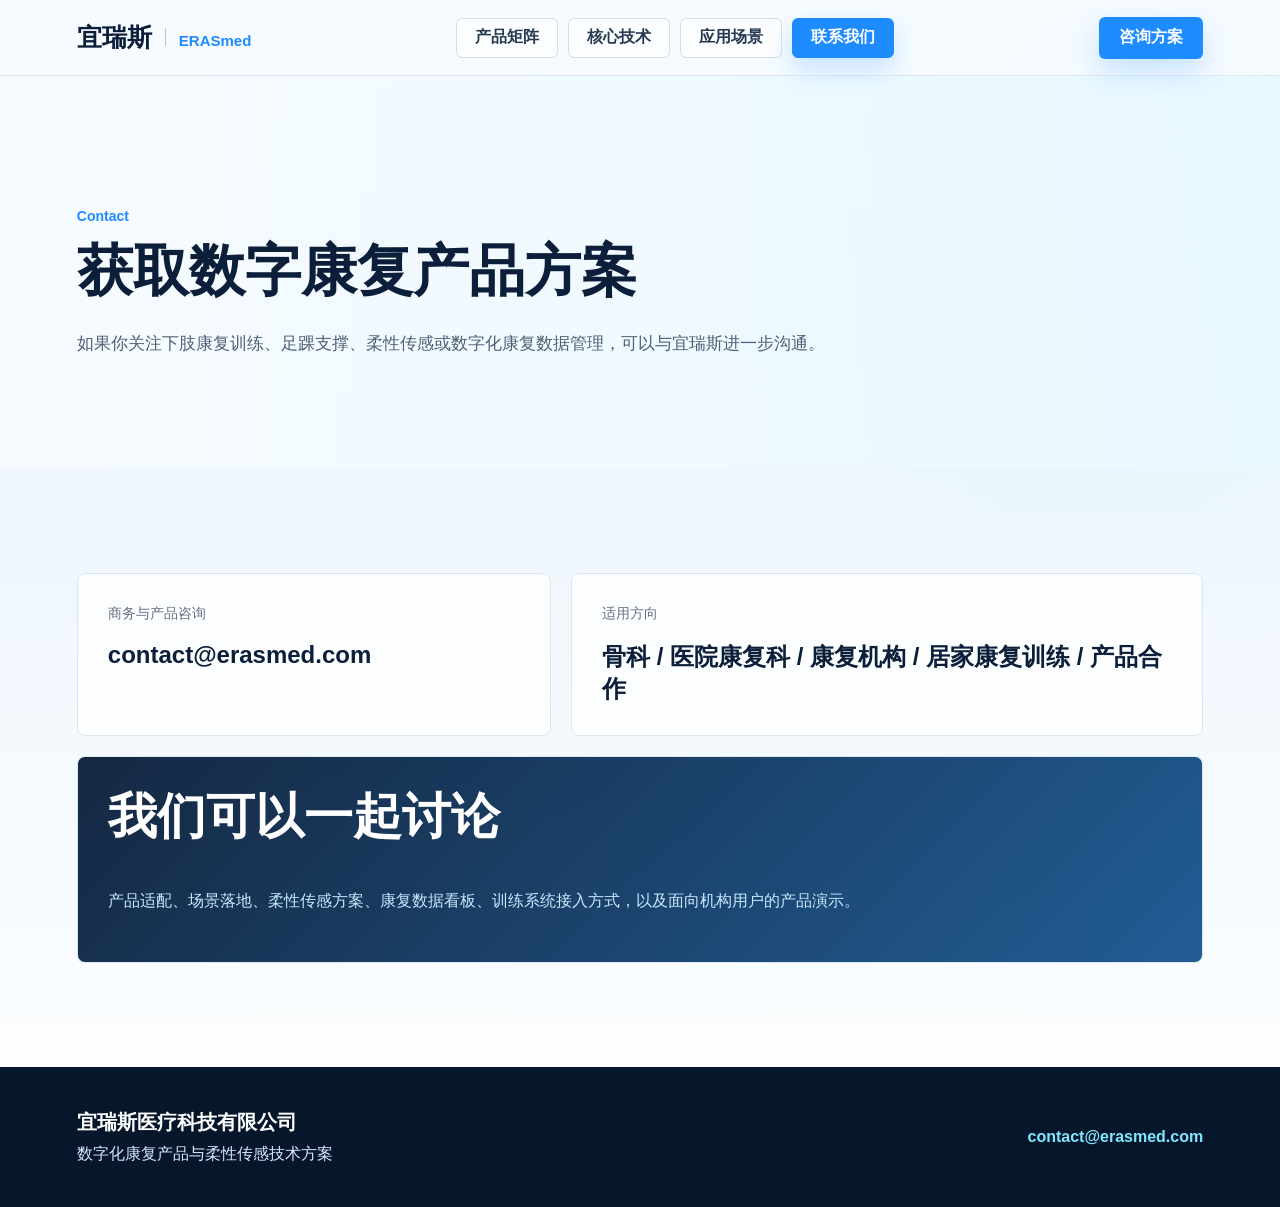
==== contact.html @ c6cdb773 "Initial Yiruis website" ====
<!doctype html>
<html lang="zh-CN">
  <head>
    <meta charset="UTF-8" />
    <meta name="viewport" content="width=device-width, initial-scale=1.0" />
    <title>联系我们 | 宜瑞斯医疗科技有限公司</title>
    <link rel="icon" href="./assets/icon-mark.svg" />
    <link rel="stylesheet" href="./styles.css" />
  </head>
  <body>
    <header class="site-header">
      <a class="brand" href="./index.html" aria-label="宜瑞斯医疗科技有限公司">
        <span class="brand-cn">宜瑞斯</span>
        <span class="brand-divider"></span>
        <span class="brand-en">ERASmed</span>
      </a>
      <nav class="nav" aria-label="主导航">
        <a href="./products.html">产品矩阵</a>
        <a href="./technology.html">核心技术</a>
        <a href="./scenarios.html">应用场景</a>
        <a class="active" href="./contact.html">联系我们</a>
      </nav>
      <a class="header-action" href="mailto:contact@erasmed.com">咨询方案</a>
    </header>

    <main>
      <section class="page-hero contact-hero">
        <p class="eyebrow">Contact</p>
        <h1>获取数字康复产品方案</h1>
        <p>如果你关注下肢康复训练、足踝支撑、柔性传感或数字化康复数据管理，可以与宜瑞斯进一步沟通。</p>
      </section>

      <section class="section contact-layout">
        <div class="contact-card">
          <span>商务与产品咨询</span>
          <a href="mailto:contact@erasmed.com">contact@erasmed.com</a>
        </div>
        <div class="contact-card">
          <span>适用方向</span>
          <strong>骨科 / 医院康复科 / 康复机构 / 居家康复训练 / 产品合作</strong>
        </div>
        <div class="contact-note">
          <h2>我们可以一起讨论</h2>
          <p>产品适配、场景落地、柔性传感方案、康复数据看板、训练系统接入方式，以及面向机构用户的产品演示。</p>
        </div>
      </section>
    </main>

    <footer class="footer">
      <div>
        <strong>宜瑞斯医疗科技有限公司</strong>
        <span>数字化康复产品与柔性传感技术方案</span>
      </div>
      <a href="mailto:contact@erasmed.com">contact@erasmed.com</a>
    </footer>
  </body>
</html>
---- styles.css ----
:root {
  --navy: #0b1f3a;
  --ink: #17263a;
  --muted: #637083;
  --blue: #1e8cff;
  --cyan: #7ee7ff;
  --green: #2ecf8f;
  --silver: #b8c5d6;
  --line: #dce7f2;
  --white: #f7fbff;
  --panel: rgba(255, 255, 255, 0.82);
}

* {
  box-sizing: border-box;
}

html {
  scroll-behavior: smooth;
  overflow-x: hidden;
}

body {
  margin: 0;
  color: var(--ink);
  background:
    radial-gradient(circle at 86% 8%, rgba(126, 231, 255, 0.24), transparent 30%),
    linear-gradient(180deg, #f7fbff 0%, #eef6fd 42%, #ffffff 100%);
  font-family:
    Inter, "HarmonyOS Sans SC", "PingFang SC", "Microsoft YaHei", Arial,
    sans-serif;
  overflow-x: hidden;
}

img {
  display: block;
  max-width: 100%;
}

a {
  color: inherit;
  text-decoration: none;
}

.site-header {
  position: sticky;
  top: 0;
  z-index: 10;
  display: flex;
  align-items: center;
  justify-content: space-between;
  min-height: 76px;
  padding: 0 6vw;
  border-bottom: 1px solid rgba(184, 197, 214, 0.34);
  background: rgba(247, 251, 255, 0.88);
  backdrop-filter: blur(18px);
}

.brand {
  display: inline-flex;
  align-items: baseline;
  gap: 13px;
  color: var(--navy);
  white-space: nowrap;
}

.brand-cn {
  font-size: 25px;
  font-weight: 800;
}

.brand-en {
  color: var(--blue);
  font-size: 15px;
  font-weight: 800;
  letter-spacing: 0;
}

.brand-divider {
  width: 1px;
  height: 18px;
  background: var(--silver);
}

.nav {
  display: flex;
  align-items: center;
  gap: 10px;
  color: #263a52;
  font-size: 16px;
  font-weight: 700;
}

.nav a {
  display: inline-flex;
  align-items: center;
  justify-content: center;
  min-height: 40px;
  padding: 0 18px;
  border: 1px solid rgba(184, 197, 214, 0.55);
  border-radius: 6px;
  background: rgba(255, 255, 255, 0.66);
  transition:
    color 0.18s ease,
    background 0.18s ease,
    border-color 0.18s ease,
    box-shadow 0.18s ease;
}

.nav a:hover {
  color: var(--blue);
  border-color: rgba(30, 140, 255, 0.42);
  background: rgba(232, 247, 255, 0.92);
  box-shadow: 0 10px 24px rgba(30, 140, 255, 0.12);
}

.nav a.active {
  color: #fff;
  border-color: var(--blue);
  background: var(--blue);
  box-shadow: 0 12px 26px rgba(30, 140, 255, 0.22);
}

.header-action,
.primary-button,
.secondary-button {
  display: inline-flex;
  align-items: center;
  justify-content: center;
  min-height: 42px;
  padding: 0 20px;
  border-radius: 6px;
  font-weight: 700;
}

.header-action,
.primary-button {
  color: #fff;
  background: var(--blue);
  box-shadow: 0 12px 28px rgba(30, 140, 255, 0.22);
}

.secondary-button {
  color: var(--navy);
  border: 1px solid var(--line);
  background: rgba(255, 255, 255, 0.72);
}

.hero {
  position: relative;
  display: grid;
  grid-template-columns: minmax(420px, 0.62fr) minmax(520px, 1fr);
  gap: 36px;
  min-height: calc(100vh - 76px);
  padding: 8vh 0 9vh 6vw;
  overflow: hidden;
}

.hero::before {
  content: "";
  position: absolute;
  inset: auto -10% 0 42%;
  height: 64%;
  background:
    linear-gradient(90deg, transparent, rgba(30, 140, 255, 0.08)),
    repeating-linear-gradient(
      90deg,
      rgba(11, 31, 58, 0.06) 0 1px,
      transparent 1px 72px
    );
  transform: skewY(-8deg);
}

.hero-copy {
  position: relative;
  z-index: 2;
  align-self: center;
  max-width: 760px;
}

.eyebrow {
  margin: 0 0 18px;
  color: var(--blue);
  font-size: 14px;
  font-weight: 800;
}

h1,
h2,
h3,
p {
  margin-top: 0;
}

h1 {
  margin-bottom: 26px;
  color: var(--navy);
  font-size: clamp(46px, 5vw, 72px);
  line-height: 1.04;
  letter-spacing: 0;
  white-space: nowrap;
}

.hero-text {
  max-width: 720px;
  color: #4e6076;
  font-size: clamp(17px, 1.35vw, 20px);
  line-height: 1.9;
  white-space: nowrap;
}

.hero-actions {
  display: flex;
  gap: 14px;
  margin-top: 34px;
}

.hero-metrics {
  display: grid;
  grid-template-columns: repeat(3, minmax(0, 1fr));
  gap: 18px;
  margin-top: 58px;
  max-width: 820px;
}

.hero-metrics div {
  padding: 20px 0 0;
  border-top: 1px solid var(--line);
}

.hero-metrics strong {
  display: block;
  margin-bottom: 8px;
  color: var(--navy);
  font-size: 18px;
}

.hero-metrics span {
  color: var(--muted);
  font-size: 14px;
}

.hero-visual {
  position: relative;
  z-index: 1;
  align-self: center;
  min-height: 620px;
}

.product-hero {
  height: min(68vw, 720px);
  min-height: 560px;
  overflow: hidden;
}

.product-hero img {
  width: 100%;
  height: 100%;
  object-fit: contain;
  object-position: center right;
  border-radius: 0;
  filter: saturate(1.02) contrast(1.02);
}

.product-hero::before {
  content: "";
  position: absolute;
  inset: 0 auto 0 -1px;
  z-index: 1;
  width: 42%;
  background: linear-gradient(90deg, #f7fbff 0%, rgba(247, 251, 255, 0.82) 44%, transparent 100%);
  pointer-events: none;
}

.product-hero::after {
  content: "";
  position: absolute;
  inset: auto 0 0 0;
  z-index: 1;
  height: 22%;
  background: linear-gradient(180deg, transparent, rgba(247, 251, 255, 0.72));
  pointer-events: none;
}

.intro-band {
  padding: 34px 6vw;
  color: #d9ebff;
  background: var(--navy);
}

.intro-band p {
  margin: 0;
  max-width: 1380px;
  font-size: clamp(20px, 1.6vw, 24px);
  line-height: 1.7;
  white-space: nowrap;
}

.section {
  padding: 104px 6vw;
}

.section-heading {
  max-width: 1120px;
  margin-bottom: 42px;
}

h2 {
  color: var(--navy);
  font-size: clamp(32px, 3.8vw, 52px);
  line-height: 1.22;
  letter-spacing: 0;
}

#technology .section-heading h2 {
  white-space: nowrap;
}

.tech-layout,
.product-grid {
  display: grid;
  grid-template-columns: repeat(3, minmax(0, 1fr));
  gap: 22px;
}

.tech-card,
.product-card {
  min-height: 300px;
  padding: 30px;
  border: 1px solid var(--line);
  border-radius: 8px;
  background: rgba(255, 255, 255, 0.74);
}

.primary-tech {
  color: #fff;
  background:
    linear-gradient(145deg, rgba(11, 31, 58, 0.96), rgba(14, 70, 126, 0.92)),
    var(--navy);
}

.card-index {
  display: block;
  margin-bottom: 82px;
  color: var(--blue);
  font-weight: 900;
}

.primary-tech .card-index,
.primary-tech p {
  color: #c8e8ff;
}

.tech-card h3,
.product-card h3 {
  margin-bottom: 16px;
  color: inherit;
  font-size: 24px;
}

.tech-card p,
.product-card p,
.scenario-copy p {
  color: var(--muted);
  font-size: 16px;
  line-height: 1.8;
}

.primary-tech h3 {
  color: #fff;
}

.products-section {
  background: linear-gradient(180deg, #ffffff 0%, #f3f8fd 100%);
}

.product-card {
  display: flex;
  flex-direction: column;
}

.product-card > span {
  margin-top: auto;
  color: var(--blue);
  font-size: 13px;
  font-weight: 800;
}

.product-icon {
  position: relative;
  width: 76px;
  height: 76px;
  margin-bottom: 34px;
  border: 1px solid rgba(30, 140, 255, 0.28);
  border-radius: 8px;
  background: linear-gradient(145deg, #fff, #eaf7ff);
}

.product-icon::before,
.product-icon::after {
  content: "";
  position: absolute;
  border-radius: 4px;
}

.training::before {
  inset: 18px 16px;
  border: 3px solid var(--blue);
}

.training::after {
  width: 28px;
  height: 3px;
  left: 24px;
  top: 36px;
  background: var(--green);
}

.boot::before {
  width: 28px;
  height: 46px;
  left: 18px;
  top: 14px;
  border: 3px solid var(--navy);
  border-right-color: transparent;
}

.boot::after {
  width: 34px;
  height: 16px;
  left: 24px;
  bottom: 14px;
  border-bottom: 3px solid var(--blue);
  border-right: 3px solid var(--blue);
}

.shoe::before {
  width: 42px;
  height: 18px;
  left: 16px;
  bottom: 18px;
  border-bottom: 3px solid var(--navy);
  border-right: 3px solid var(--navy);
  transform: skewX(-14deg);
}

.shoe::after {
  width: 8px;
  height: 8px;
  left: 48px;
  top: 24px;
  background: var(--green);
  box-shadow: -14px 10px 0 var(--blue), -26px 20px 0 var(--cyan);
}

.scenarios {
  display: grid;
  grid-template-columns: minmax(0, 0.8fr) minmax(360px, 1fr);
  gap: 72px;
  align-items: center;
}

.scenario-list {
  display: grid;
  gap: 14px;
}

.scenario-list div {
  display: flex;
  align-items: center;
  justify-content: space-between;
  gap: 20px;
  min-height: 86px;
  padding: 0 26px;
  border: 1px solid var(--line);
  border-radius: 8px;
  background: #fff;
}

.scenario-list strong {
  color: var(--navy);
  font-size: 20px;
}

.scenario-list span {
  color: var(--muted);
}

.footer {
  display: flex;
  align-items: center;
  justify-content: space-between;
  gap: 24px;
  padding: 42px 6vw;
  color: #d7e9ff;
  background: #07172b;
}

.footer strong,
.footer span {
  display: block;
}

.footer strong {
  margin-bottom: 8px;
  color: #fff;
  font-size: 20px;
}

.footer a {
  color: var(--cyan);
  font-weight: 800;
}

.page-hero {
  padding: 132px 6vw 92px;
  background:
    linear-gradient(90deg, rgba(247, 251, 255, 0.98) 0%, rgba(231, 248, 255, 0.9) 58%, rgba(247, 251, 255, 0.78) 100%),
    url("./assets/product-hero.png") center right / cover no-repeat;
}

.page-hero h1 {
  max-width: 1280px;
  font-size: clamp(42px, 4.4vw, 64px);
  white-space: nowrap;
}

.page-hero p:not(.eyebrow) {
  max-width: 1220px;
  color: #4e6076;
  font-size: clamp(17px, 1.35vw, 20px);
  line-height: 1.9;
  white-space: nowrap;
}

.split-section {
  display: grid;
  grid-template-columns: minmax(0, 0.9fr) minmax(360px, 0.7fr);
  gap: 64px;
  align-items: center;
}

.large-copy {
  max-width: 860px;
  color: var(--muted);
  font-size: 18px;
  line-height: 1.9;
}

.spec-panel {
  display: grid;
  gap: 12px;
  padding: 24px;
  border: 1px solid var(--line);
  border-radius: 8px;
  background: rgba(255, 255, 255, 0.78);
  box-shadow: 0 26px 70px rgba(11, 31, 58, 0.08);
}

.spec-panel div {
  display: flex;
  align-items: center;
  justify-content: space-between;
  gap: 18px;
  min-height: 72px;
  padding: 0 18px;
  border-radius: 6px;
  background: #f7fbff;
}

.spec-panel span,
.contact-card span {
  color: var(--muted);
  font-size: 14px;
}

.spec-panel strong {
  color: var(--navy);
}

.detail-grid,
.scenario-page-grid {
  display: grid;
  grid-template-columns: repeat(4, minmax(0, 1fr));
  gap: 22px;
}

.detail-grid article,
.scenario-page-grid article {
  min-height: 310px;
  padding: 30px;
  border: 1px solid var(--line);
  border-radius: 8px;
  background: rgba(255, 255, 255, 0.78);
}

.detail-grid h3 {
  color: var(--navy);
  font-size: 26px;
}

.detail-grid p,
.scenario-page-grid p,
.product-detail-list p,
.contact-note p {
  color: var(--muted);
  font-size: 16px;
  line-height: 1.85;
}

.product-page-hero {
  min-height: 530px;
  background:
    linear-gradient(
      90deg,
      rgba(247, 251, 255, 0.98) 0%,
      rgba(247, 251, 255, 0.96) 28%,
      rgba(247, 251, 255, 0.82) 46%,
      rgba(247, 251, 255, 0.48) 68%,
      rgba(247, 251, 255, 0.14) 100%
    ),
    url("./assets/product-hero.png") center right / contain no-repeat;
}

.product-detail-list {
  display: grid;
  gap: 18px;
}

.product-detail-list article {
  display: grid;
  grid-template-columns: minmax(260px, 0.42fr) minmax(0, 1fr);
  gap: 34px;
  align-items: start;
  padding: 34px;
  border: 1px solid var(--line);
  border-radius: 8px;
  background: rgba(255, 255, 255, 0.82);
}

.product-media {
  display: grid;
  place-items: center;
  min-height: 280px;
  overflow: hidden;
  border-radius: 8px;
  background:
    radial-gradient(circle at 72% 18%, rgba(126, 231, 255, 0.16), transparent 36%),
    linear-gradient(145deg, rgba(255, 255, 255, 0.64), rgba(237, 248, 255, 0.62));
  box-shadow: inset 0 0 0 1px rgba(220, 231, 242, 0.46);
}

.product-media img {
  width: 100%;
  height: 280px;
  object-fit: cover;
  object-position: center;
  padding: 0;
  mix-blend-mode: multiply;
}

.product-detail-list article:first-child .product-media img {
  object-fit: cover;
  padding: 0;
  mix-blend-mode: multiply;
}

.product-detail-list article:nth-child(2) .product-media img,
.product-detail-list article:nth-child(3) .product-media img {
  filter: saturate(1.02) contrast(0.98);
}

.product-detail-list h2 {
  margin-bottom: 12px;
  font-size: clamp(28px, 3vw, 42px);
  white-space: nowrap;
}

.scenario-page-grid article {
  position: relative;
  overflow: hidden;
}

.scenario-page-grid article::after {
  content: "";
  position: absolute;
  right: -42px;
  bottom: -42px;
  width: 138px;
  height: 138px;
  border: 1px solid rgba(30, 140, 255, 0.22);
  border-radius: 50%;
}

.scenario-page-grid h2 {
  font-size: clamp(28px, 3vw, 40px);
  white-space: nowrap;
}

.contact-hero {
  background:
    linear-gradient(90deg, rgba(247, 251, 255, 0.98) 0%, rgba(232, 248, 255, 0.94) 100%);
}

.contact-layout {
  display: grid;
  grid-template-columns: minmax(260px, 0.6fr) minmax(260px, 0.8fr);
  gap: 20px;
}

.contact-card,
.contact-note {
  padding: 30px;
  border: 1px solid var(--line);
  border-radius: 8px;
  background: rgba(255, 255, 255, 0.82);
}

.contact-card {
  min-height: 160px;
}

.contact-card a,
.contact-card strong {
  display: block;
  margin-top: 18px;
  color: var(--navy);
  font-size: 24px;
  font-weight: 800;
}

.contact-note {
  grid-column: 1 / -1;
  color: var(--navy);
  background: linear-gradient(135deg, rgba(11, 31, 58, 0.96), rgba(15, 79, 140, 0.92));
}

.contact-note h2,
.contact-note p {
  color: #fff;
}

.contact-note h2 {
  white-space: nowrap;
}

.contact-note p {
  max-width: 860px;
  color: #c8e8ff;
}

@media (max-width: 980px) {
  .site-header {
    align-items: flex-start;
    flex-direction: column;
    gap: 16px;
    padding: 18px 5vw;
    overflow: hidden;
  }

  .nav {
    width: 100%;
    gap: 18px;
    flex-wrap: nowrap;
    overflow-x: auto;
    padding-bottom: 4px;
  }

  .nav a {
    flex: 0 0 auto;
    white-space: nowrap;
  }

  .header-action {
    display: none;
  }

  .hero,
  .scenarios {
    grid-template-columns: 1fr;
  }

  .hero {
    min-height: auto;
    padding: 66px 5vw 72px;
  }

  .hero-visual {
    min-height: 0;
  }

  .product-hero {
    height: 56vw;
    min-height: 380px;
    border-radius: 8px;
  }

  .tech-layout,
  .product-grid,
  .hero-metrics,
  .detail-grid,
  .scenario-page-grid,
  .split-section,
  .contact-layout {
    grid-template-columns: 1fr;
  }

  .product-detail-list article {
    grid-template-columns: 1fr;
  }

  .page-hero,
  .product-page-hero {
    min-height: auto;
    padding: 76px 5vw 64px;
    background:
      linear-gradient(90deg, rgba(247, 251, 255, 0.98) 0%, rgba(232, 248, 255, 0.9) 100%),
      url("./assets/product-hero.png") center right / cover no-repeat;
  }

  .page-hero h1 {
    max-width: 100%;
    font-size: clamp(34px, 8.8vw, 46px);
    line-height: 1.16;
    white-space: normal;
    overflow-wrap: anywhere;
  }

  .page-hero p:not(.eyebrow) {
    max-width: 100%;
    font-size: 16px;
    white-space: normal;
  }

  .product-media {
    min-height: 240px;
  }

  .product-media img,
  .product-detail-list article:first-child .product-media img {
    height: 240px;
    object-fit: contain;
  }

  .contact-note {
    grid-column: auto;
  }

  #technology .section-heading h2 {
    white-space: normal;
  }

  .page-hero h1,
  .product-detail-list h2,
  .scenario-page-grid h2,
  .contact-note h2 {
    white-space: normal;
  }
}

@media (max-width: 620px) {
  .brand-cn {
    font-size: 22px;
  }

  .hero-text {
    font-size: 17px;
    white-space: normal;
  }

  .nav {
    gap: 8px;
    max-width: 100%;
  }

  .nav a {
    min-height: 36px;
    padding: 0 10px;
    font-size: 14px;
  }

  .page-hero h1 {
    font-size: clamp(28px, 7.4vw, 34px);
    max-width: calc(100vw - 10vw);
  }

  .page-hero p:not(.eyebrow) {
    max-width: calc(100vw - 10vw);
  }

  .page-hero p:not(.eyebrow) {
    white-space: normal;
  }

  .hero-actions {
    flex-direction: column;
  }

  .hero-visual {
    min-height: 0;
  }

  .product-hero {
    height: 72vw;
    min-height: 300px;
  }

  .intro-band p {
    font-size: 20px;
    white-space: normal;
  }

  .section {
    padding: 72px 5vw;
  }

  .scenario-list div,
  .footer {
    align-items: flex-start;
    flex-direction: column;
  }
}
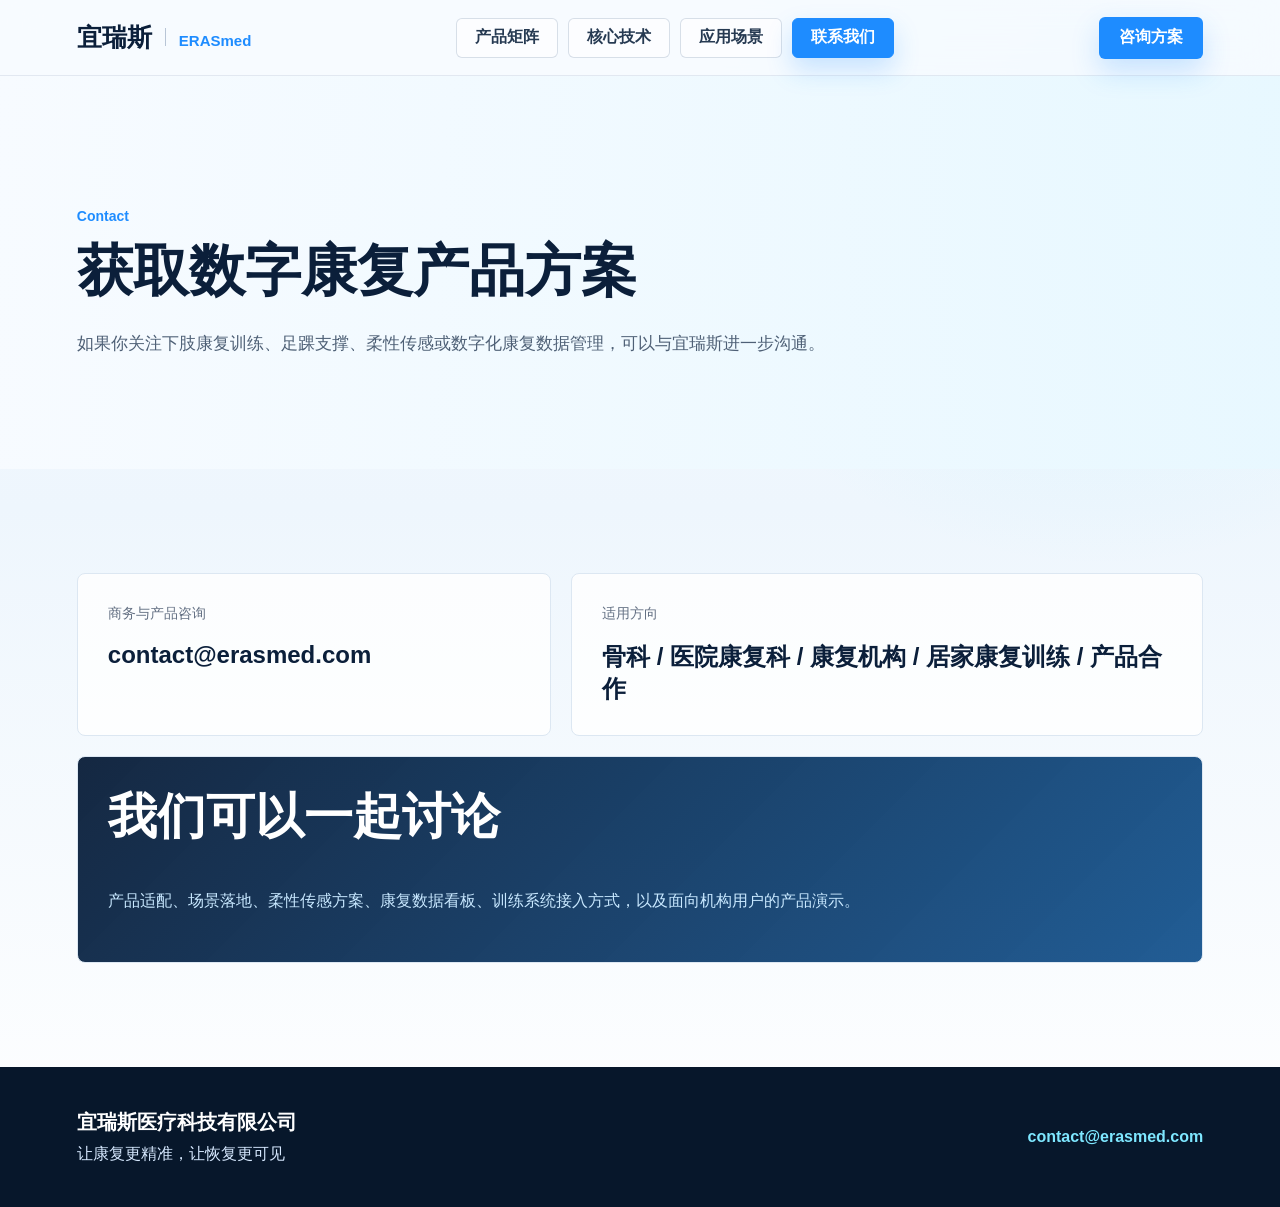
==== commit 25c49e8b: "Add company slogan" ====
--- a/contact.html
+++ b/contact.html
@@ -49,7 +49,7 @@
     <footer class="footer">
       <div>
         <strong>宜瑞斯医疗科技有限公司</strong>
-        <span>数字化康复产品与柔性传感技术方案</span>
+        <span>让康复更精准，让恢复更可见</span>
       </div>
       <a href="mailto:contact@erasmed.com">contact@erasmed.com</a>
     </footer>
--- a/styles.css
+++ b/styles.css
@@ -185,6 +185,23 @@
   font-weight: 800;
 }
 
+.hero-slogan {
+  display: inline-flex;
+  align-items: center;
+  min-height: 38px;
+  margin: 0 0 22px;
+  padding: 0 16px;
+  color: #075fb7;
+  border: 1px solid rgba(30, 140, 255, 0.24);
+  border-radius: 6px;
+  background: rgba(232, 247, 255, 0.78);
+  box-shadow: 0 12px 30px rgba(30, 140, 255, 0.12);
+  font-size: clamp(18px, 1.55vw, 24px);
+  font-weight: 800;
+  line-height: 1.25;
+  white-space: nowrap;
+}
+
 h1,
 h2,
 h3,
@@ -868,6 +885,11 @@
     white-space: normal;
   }
 
+  .hero-slogan {
+    max-width: calc(100vw - 10vw);
+    white-space: normal;
+  }
+
   .nav {
     gap: 8px;
     max-width: 100%;
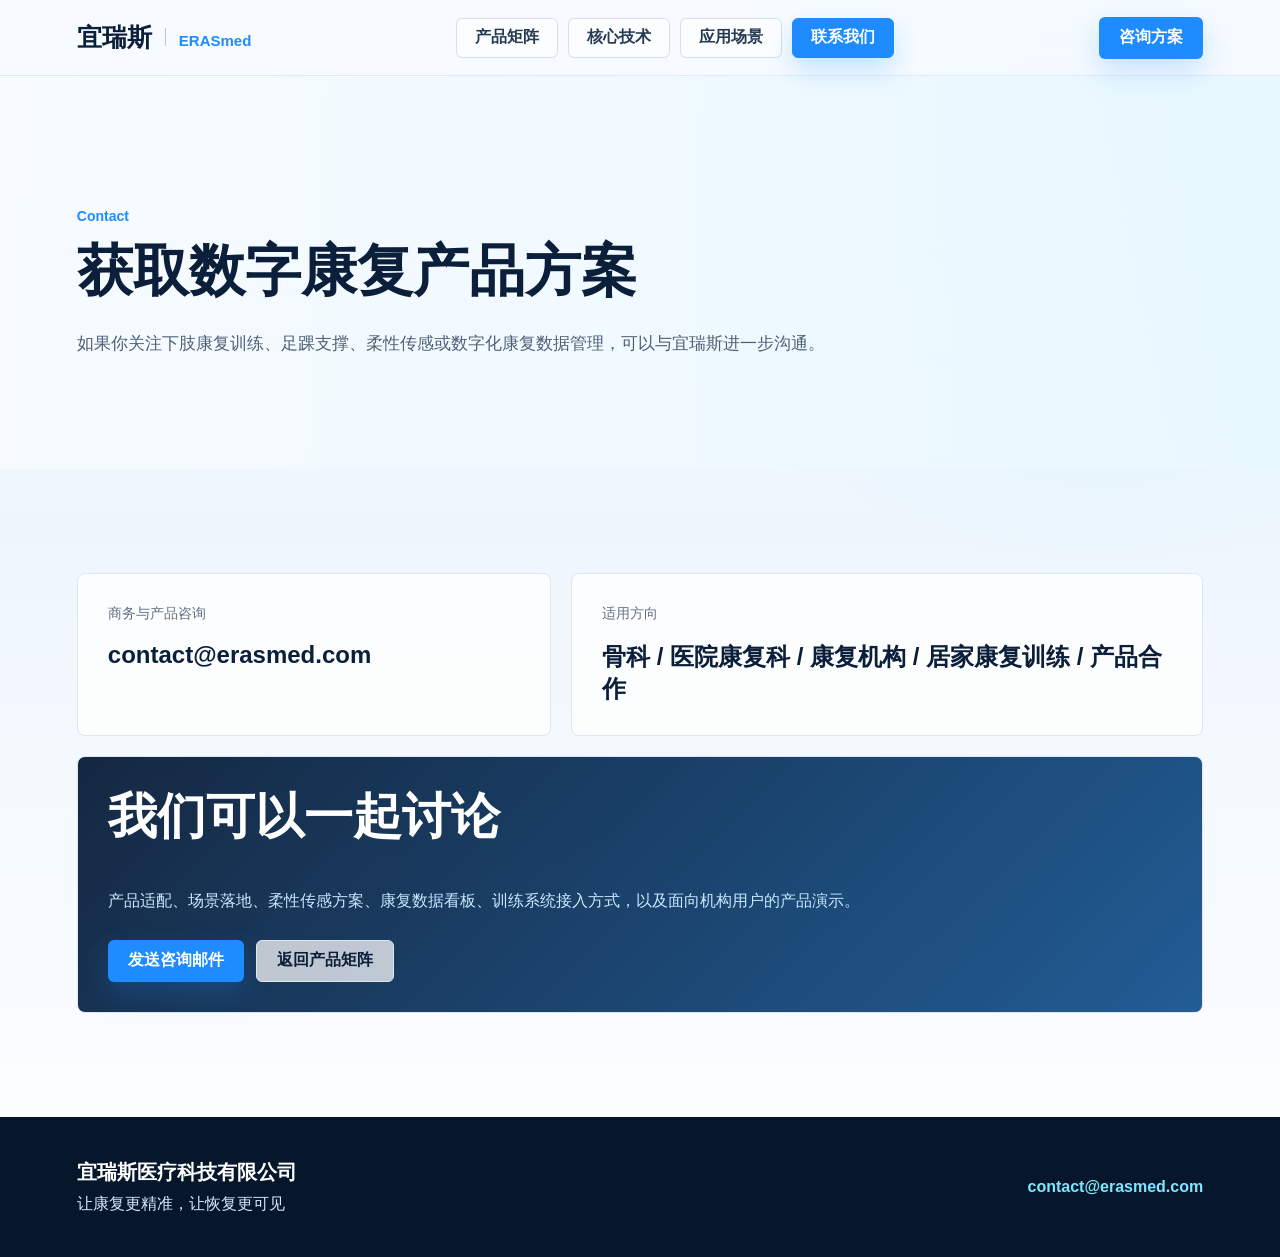
==== commit 94dc2a5a: "Improve website navigation flow" ====
--- a/contact.html
+++ b/contact.html
@@ -42,6 +42,10 @@
         <div class="contact-note">
           <h2>我们可以一起讨论</h2>
           <p>产品适配、场景落地、柔性传感方案、康复数据看板、训练系统接入方式，以及面向机构用户的产品演示。</p>
+          <div class="inline-actions">
+            <a class="primary-button" href="mailto:contact@erasmed.com?subject=宜瑞斯数字康复产品咨询">发送咨询邮件</a>
+            <a class="secondary-button" href="./products.html">返回产品矩阵</a>
+          </div>
         </div>
       </section>
     </main>
--- a/styles.css
+++ b/styles.css
@@ -349,10 +349,37 @@
   background: rgba(255, 255, 255, 0.74);
 }
 
+.action-card,
+.detail-grid a,
+.scenario-list a,
+.scenario-page-grid article {
+  transition:
+    transform 0.18s ease,
+    border-color 0.18s ease,
+    box-shadow 0.18s ease,
+    background 0.18s ease;
+}
+
+.action-card:hover,
+.detail-grid a:hover,
+.scenario-list a:hover,
+.scenario-page-grid article:hover {
+  transform: translateY(-3px);
+  border-color: rgba(30, 140, 255, 0.38);
+  background: rgba(255, 255, 255, 0.9);
+  box-shadow: 0 18px 42px rgba(30, 140, 255, 0.12);
+}
+
 .primary-tech {
   color: #fff;
   background:
     linear-gradient(145deg, rgba(11, 31, 58, 0.96), rgba(14, 70, 126, 0.92)),
+    var(--navy);
+}
+
+.primary-tech:hover {
+  background:
+    linear-gradient(145deg, rgba(11, 31, 58, 0.98), rgba(14, 70, 126, 0.94)),
     var(--navy);
 }
 
@@ -396,11 +423,22 @@
   flex-direction: column;
 }
 
-.product-card > span {
+.product-card > span,
+.card-link {
   margin-top: auto;
   color: var(--blue);
   font-size: 13px;
   font-weight: 800;
+}
+
+.card-link {
+  display: inline-flex;
+  align-items: center;
+  gap: 6px;
+}
+
+.card-link::after {
+  content: ">";
 }
 
 .product-icon {
@@ -482,7 +520,7 @@
   gap: 14px;
 }
 
-.scenario-list div {
+.scenario-list a {
   display: flex;
   align-items: center;
   justify-content: space-between;
@@ -603,12 +641,18 @@
 }
 
 .detail-grid article,
+.detail-grid a,
 .scenario-page-grid article {
   min-height: 310px;
   padding: 30px;
   border: 1px solid var(--line);
   border-radius: 8px;
   background: rgba(255, 255, 255, 0.78);
+}
+
+.detail-grid a {
+  display: flex;
+  flex-direction: column;
 }
 
 .detail-grid h3 {
@@ -693,9 +737,49 @@
   white-space: nowrap;
 }
 
+.inline-actions {
+  display: flex;
+  flex-wrap: wrap;
+  gap: 12px;
+  margin-top: 24px;
+}
+
+.cta-strip {
+  display: flex;
+  align-items: center;
+  justify-content: space-between;
+  gap: 28px;
+  margin: 0 6vw 92px;
+  padding: 34px;
+  border: 1px solid rgba(30, 140, 255, 0.18);
+  border-radius: 8px;
+  background:
+    radial-gradient(circle at 90% 20%, rgba(126, 231, 255, 0.18), transparent 30%),
+    rgba(255, 255, 255, 0.84);
+  box-shadow: 0 22px 60px rgba(11, 31, 58, 0.08);
+}
+
+.cta-strip h2 {
+  margin-bottom: 10px;
+  font-size: clamp(28px, 3vw, 42px);
+}
+
+.cta-strip p:not(.eyebrow) {
+  margin-bottom: 0;
+  color: var(--muted);
+  font-size: 17px;
+  line-height: 1.75;
+}
+
 .scenario-page-grid article {
   position: relative;
   overflow: hidden;
+}
+
+.scenario-page-grid .card-link {
+  position: relative;
+  z-index: 1;
+  margin-top: 24px;
 }
 
 .scenario-page-grid article::after {
@@ -826,6 +910,13 @@
     grid-template-columns: 1fr;
   }
 
+  .cta-strip {
+    align-items: flex-start;
+    flex-direction: column;
+    margin-right: 5vw;
+    margin-left: 5vw;
+  }
+
   .page-hero,
   .product-page-hero {
     min-height: auto;
@@ -918,6 +1009,15 @@
     flex-direction: column;
   }
 
+  .inline-actions {
+    flex-direction: column;
+  }
+
+  .inline-actions a,
+  .cta-strip a {
+    width: 100%;
+  }
+
   .hero-visual {
     min-height: 0;
   }
@@ -936,7 +1036,7 @@
     padding: 72px 5vw;
   }
 
-  .scenario-list div,
+  .scenario-list a,
   .footer {
     align-items: flex-start;
     flex-direction: column;
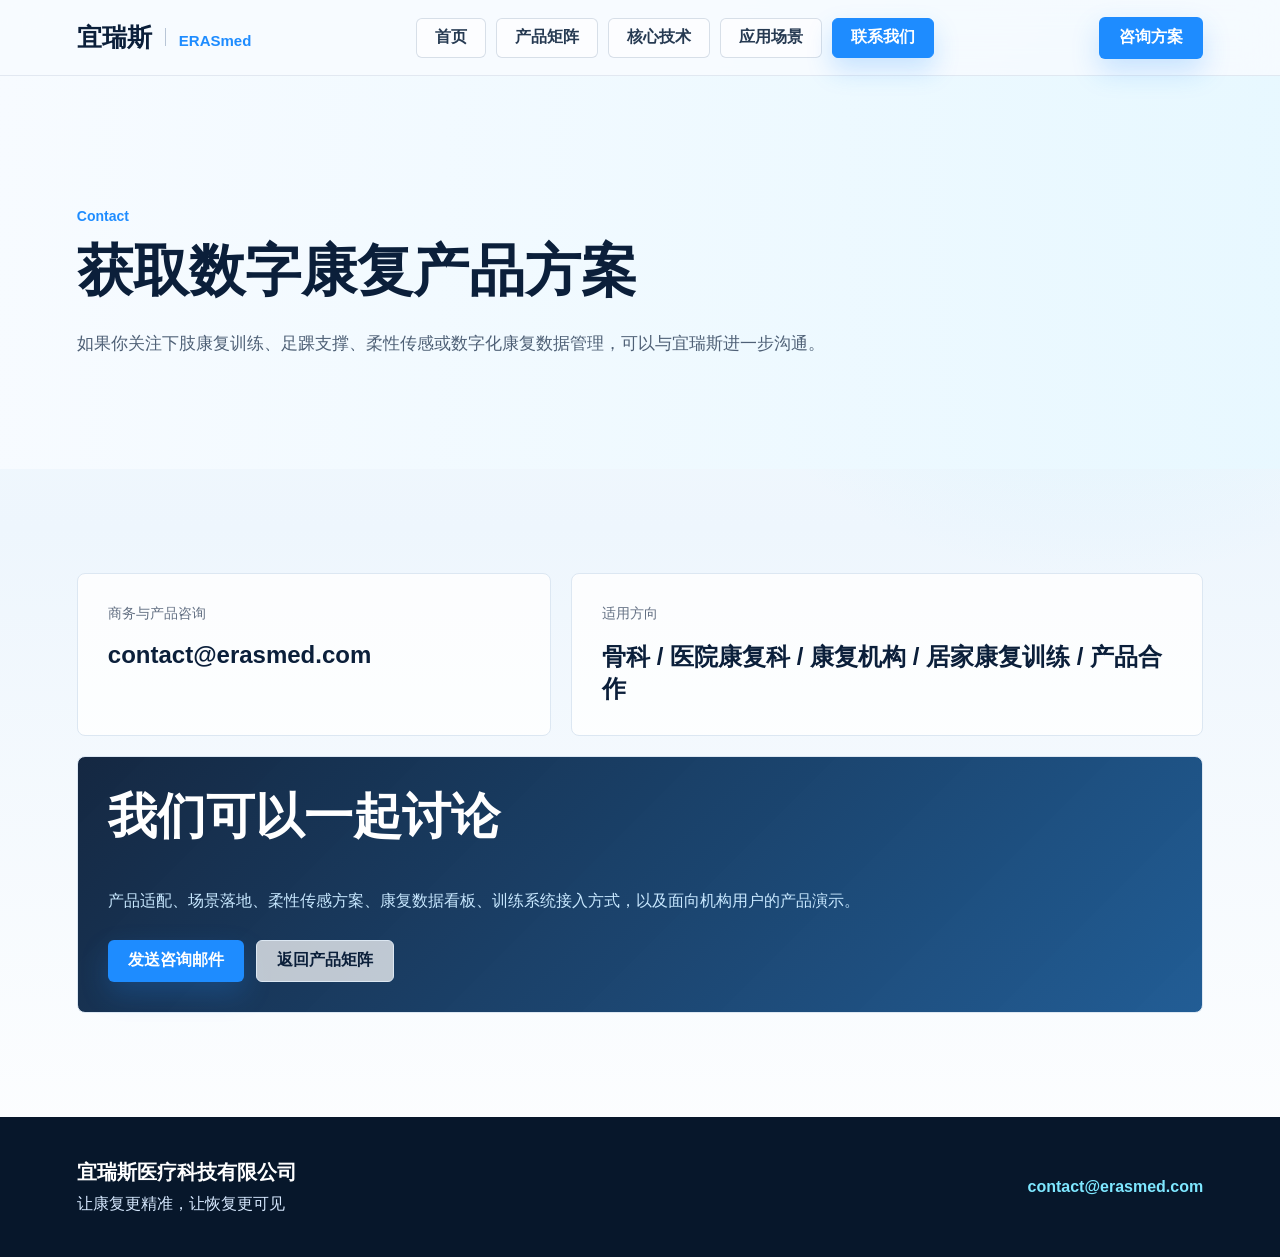
==== commit 8722d373: "Add homepage navigation link" ====
--- a/contact.html
+++ b/contact.html
@@ -15,6 +15,7 @@
         <span class="brand-en">ERASmed</span>
       </a>
       <nav class="nav" aria-label="主导航">
+        <a href="./index.html">首页</a>
         <a href="./products.html">产品矩阵</a>
         <a href="./technology.html">核心技术</a>
         <a href="./scenarios.html">应用场景</a>
--- a/styles.css
+++ b/styles.css
@@ -435,6 +435,12 @@
   display: inline-flex;
   align-items: center;
   gap: 6px;
+  width: fit-content;
+  min-height: 36px;
+  padding: 0 14px;
+  border: 1px solid rgba(30, 140, 255, 0.22);
+  border-radius: 6px;
+  background: rgba(232, 247, 255, 0.68);
 }
 
 .card-link::after {
@@ -443,69 +449,68 @@
 
 .product-icon {
   position: relative;
-  width: 76px;
-  height: 76px;
+  width: 156px;
+  height: 112px;
   margin-bottom: 34px;
-  border: 1px solid rgba(30, 140, 255, 0.28);
+  overflow: hidden;
+  border: 1px solid rgba(30, 140, 255, 0.22);
   border-radius: 8px;
-  background: linear-gradient(145deg, #fff, #eaf7ff);
-}
-
-.product-icon::before,
-.product-icon::after {
+  background:
+    radial-gradient(circle at 74% 18%, rgba(126, 231, 255, 0.3), transparent 34%),
+    linear-gradient(145deg, rgba(255, 255, 255, 0.96), rgba(232, 247, 255, 0.86));
+  box-shadow:
+    inset 0 0 0 1px rgba(255, 255, 255, 0.72),
+    0 18px 38px rgba(30, 140, 255, 0.13);
+}
+
+.product-thumb::before {
   content: "";
   position: absolute;
-  border-radius: 4px;
-}
-
-.training::before {
-  inset: 18px 16px;
-  border: 3px solid var(--blue);
-}
-
-.training::after {
-  width: 28px;
-  height: 3px;
-  left: 24px;
-  top: 36px;
-  background: var(--green);
-}
-
-.boot::before {
-  width: 28px;
-  height: 46px;
-  left: 18px;
-  top: 14px;
-  border: 3px solid var(--navy);
-  border-right-color: transparent;
-}
-
-.boot::after {
+  inset: 0;
+  z-index: 1;
+  background:
+    linear-gradient(90deg, rgba(255, 255, 255, 0.62), transparent 42%),
+    linear-gradient(180deg, transparent 58%, rgba(7, 23, 43, 0.1));
+  pointer-events: none;
+}
+
+.product-thumb::after {
+  content: "";
+  position: absolute;
+  right: 14px;
+  bottom: 12px;
+  z-index: 2;
   width: 34px;
-  height: 16px;
-  left: 24px;
-  bottom: 14px;
-  border-bottom: 3px solid var(--blue);
-  border-right: 3px solid var(--blue);
-}
-
-.shoe::before {
-  width: 42px;
-  height: 18px;
-  left: 16px;
-  bottom: 18px;
-  border-bottom: 3px solid var(--navy);
-  border-right: 3px solid var(--navy);
-  transform: skewX(-14deg);
-}
-
-.shoe::after {
-  width: 8px;
-  height: 8px;
-  left: 48px;
-  top: 24px;
-  background: var(--green);
-  box-shadow: -14px 10px 0 var(--blue), -26px 20px 0 var(--cyan);
+  height: 2px;
+  border-radius: 999px;
+  background: linear-gradient(90deg, var(--cyan), var(--blue));
+  box-shadow: 0 0 16px rgba(126, 231, 255, 0.7);
+}
+
+.product-thumb img {
+  width: 100%;
+  height: 100%;
+  object-fit: cover;
+  object-position: center;
+  transform: scale(1.03);
+  filter: saturate(1.04) contrast(1.02);
+  transition: transform 0.22s ease;
+}
+
+.product-thumb.training img {
+  object-position: center 52%;
+}
+
+.product-thumb.boot img {
+  object-position: 58% 54%;
+}
+
+.product-thumb.shoe img {
+  object-position: 52% 56%;
+}
+
+.product-card:hover .product-thumb img {
+  transform: scale(1.08);
 }
 
 .scenarios {
@@ -517,21 +522,30 @@
 
 .scenario-list {
   display: grid;
-  gap: 14px;
+  gap: 16px;
 }
 
 .scenario-list a {
-  display: flex;
+  display: grid;
+  grid-template-columns: 132px minmax(0, 1fr) auto;
+  gap: 10px 18px;
   align-items: center;
-  justify-content: space-between;
-  gap: 20px;
-  min-height: 86px;
-  padding: 0 26px;
+  min-height: 120px;
+  padding: 14px;
   border: 1px solid var(--line);
   border-radius: 8px;
   background: #fff;
 }
 
+.scenario-list img {
+  grid-row: 1 / 3;
+  width: 100%;
+  height: 92px;
+  border-radius: 6px;
+  object-fit: cover;
+  filter: saturate(1.02) contrast(1.01);
+}
+
 .scenario-list strong {
   color: var(--navy);
   font-size: 20px;
@@ -539,6 +553,25 @@
 
 .scenario-list span {
   color: var(--muted);
+  line-height: 1.65;
+}
+
+.scenario-list em {
+  display: inline-flex;
+  align-items: center;
+  justify-content: center;
+  width: fit-content;
+  min-height: 34px;
+  grid-row: 1 / 3;
+  grid-column: 3;
+  padding: 0 13px;
+  color: var(--blue);
+  border: 1px solid rgba(30, 140, 255, 0.22);
+  border-radius: 6px;
+  background: rgba(232, 247, 255, 0.68);
+  font-style: normal;
+  font-size: 13px;
+  font-weight: 800;
 }
 
 .footer {
@@ -670,17 +703,77 @@
 }
 
 .product-page-hero {
+  position: relative;
   min-height: 530px;
+  overflow: hidden;
+  background: linear-gradient(90deg, #f7fbff 0%, #eefaff 100%);
+}
+
+.product-page-copy {
+  position: relative;
+  z-index: 2;
+}
+
+.product-page-visual {
+  position: absolute;
+  inset: 0 0 0 auto;
+  z-index: 1;
+  width: 62%;
+  overflow: hidden;
+}
+
+.product-page-visual::before {
+  content: "";
+  position: absolute;
+  inset: 0;
+  z-index: 2;
   background:
-    linear-gradient(
-      90deg,
-      rgba(247, 251, 255, 0.98) 0%,
-      rgba(247, 251, 255, 0.96) 28%,
-      rgba(247, 251, 255, 0.82) 46%,
-      rgba(247, 251, 255, 0.48) 68%,
-      rgba(247, 251, 255, 0.14) 100%
-    ),
-    url("./assets/product-hero.png") center right / contain no-repeat;
+    linear-gradient(90deg, #f7fbff 0%, rgba(247, 251, 255, 0.82) 24%, rgba(247, 251, 255, 0.22) 48%, transparent 72%),
+    linear-gradient(180deg, rgba(247, 251, 255, 0.06), rgba(247, 251, 255, 0.28));
+}
+
+.product-page-visual img {
+  width: 100%;
+  height: 100%;
+  object-fit: cover;
+  object-position: center;
+}
+
+.technology-page-hero {
+  position: relative;
+  min-height: 530px;
+  overflow: hidden;
+  background: linear-gradient(90deg, #f7fbff 0%, #ecfaff 100%);
+}
+
+.technology-page-copy {
+  position: relative;
+  z-index: 2;
+}
+
+.technology-page-visual {
+  position: absolute;
+  inset: 0 0 0 auto;
+  z-index: 1;
+  width: 60%;
+  overflow: hidden;
+}
+
+.technology-page-visual::before {
+  content: "";
+  position: absolute;
+  inset: 0;
+  z-index: 2;
+  background:
+    linear-gradient(90deg, #f7fbff 0%, rgba(247, 251, 255, 0.78) 28%, rgba(247, 251, 255, 0.18) 56%, transparent 82%),
+    linear-gradient(180deg, rgba(247, 251, 255, 0.06), rgba(247, 251, 255, 0.22));
+}
+
+.technology-page-visual img {
+  width: 100%;
+  height: 100%;
+  object-fit: cover;
+  object-position: center;
 }
 
 .product-detail-list {
@@ -773,13 +866,26 @@
 
 .scenario-page-grid article {
   position: relative;
+  display: flex;
+  flex-direction: column;
   overflow: hidden;
+}
+
+.scenario-page-grid article > img {
+  position: relative;
+  z-index: 1;
+  width: calc(100% + 60px);
+  height: 168px;
+  margin: -30px -30px 26px;
+  object-fit: cover;
+  border-bottom: 1px solid rgba(220, 231, 242, 0.8);
+  filter: saturate(1.02) contrast(1.01);
 }
 
 .scenario-page-grid .card-link {
   position: relative;
   z-index: 1;
-  margin-top: 24px;
+  margin-top: auto;
 }
 
 .scenario-page-grid article::after {
@@ -798,6 +904,10 @@
   white-space: nowrap;
 }
 
+.scenario-page-grid p {
+  margin-bottom: 28px;
+}
+
 .contact-hero {
   background:
     linear-gradient(90deg, rgba(247, 251, 255, 0.98) 0%, rgba(232, 248, 255, 0.94) 100%);
@@ -926,6 +1036,45 @@
       url("./assets/product-hero.png") center right / cover no-repeat;
   }
 
+  .product-page-hero {
+    background:
+      linear-gradient(90deg, rgba(247, 251, 255, 0.98) 0%, rgba(247, 251, 255, 0.92) 100%);
+  }
+
+  .product-page-visual {
+    width: 100%;
+    opacity: 0.32;
+  }
+
+  .product-page-visual::before {
+    background:
+      linear-gradient(90deg, rgba(247, 251, 255, 0.96), rgba(247, 251, 255, 0.66)),
+      linear-gradient(180deg, rgba(247, 251, 255, 0.1), rgba(247, 251, 255, 0.76));
+  }
+
+  .product-page-visual img {
+    object-position: 62% center;
+  }
+
+  .technology-page-hero {
+    background: linear-gradient(90deg, rgba(247, 251, 255, 0.98) 0%, rgba(247, 251, 255, 0.92) 100%);
+  }
+
+  .technology-page-visual {
+    width: 100%;
+    opacity: 0.34;
+  }
+
+  .technology-page-visual::before {
+    background:
+      linear-gradient(90deg, rgba(247, 251, 255, 0.96), rgba(247, 251, 255, 0.68)),
+      linear-gradient(180deg, rgba(247, 251, 255, 0.12), rgba(247, 251, 255, 0.78));
+  }
+
+  .technology-page-visual img {
+    object-position: 62% center;
+  }
+
   .page-hero h1 {
     max-width: 100%;
     font-size: clamp(34px, 8.8vw, 46px);
@@ -1041,4 +1190,19 @@
     align-items: flex-start;
     flex-direction: column;
   }
-}
+
+  .scenario-list a {
+    grid-template-columns: 1fr;
+  }
+
+  .scenario-list img,
+  .scenario-list em {
+    grid-row: auto;
+    grid-column: auto;
+  }
+
+  .scenario-list img {
+    height: auto;
+    aspect-ratio: 16 / 9;
+  }
+}
